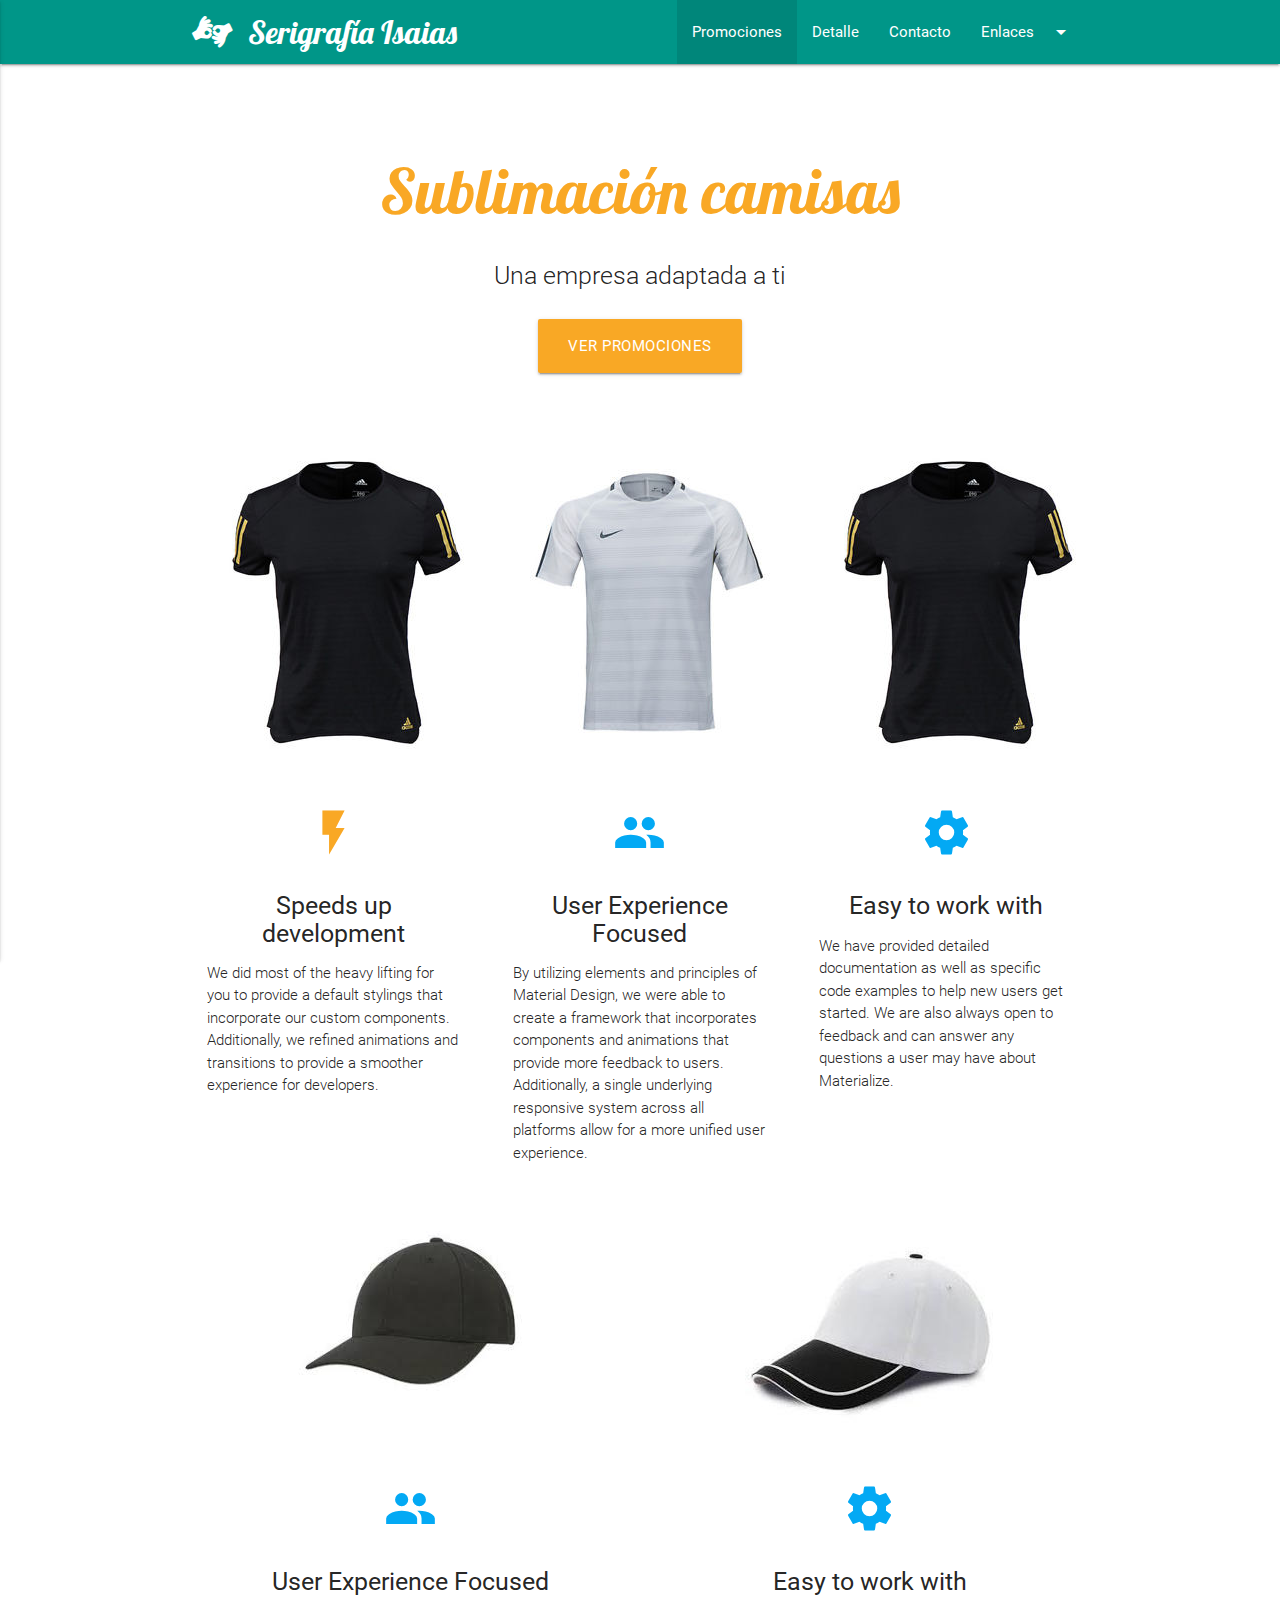
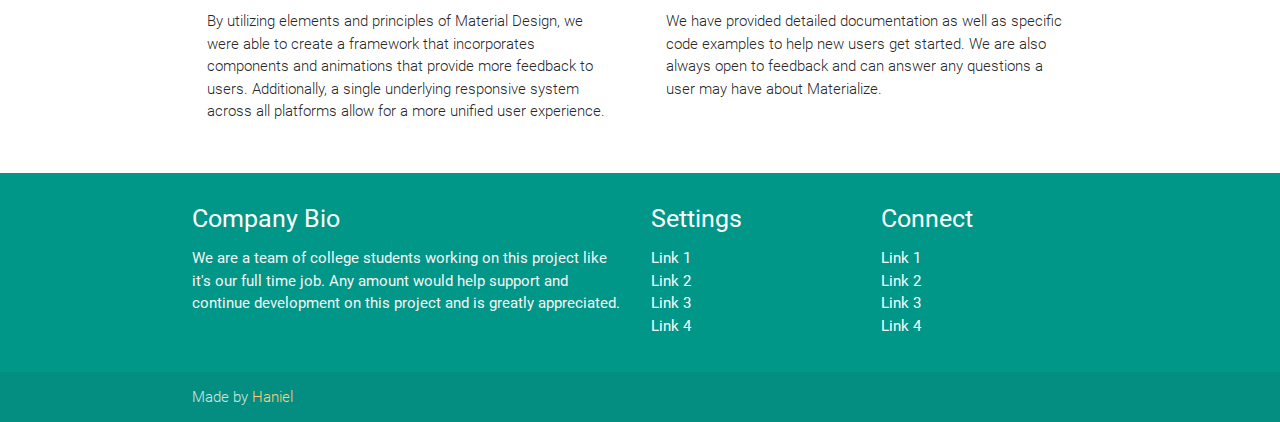
==== index.html @ d47c5d29 "Deleting old files" ====
<!DOCTYPE html>
<html lang="en">
<head>
  <meta http-equiv="Content-Type" content="text/html; charset=UTF-8"/>
  <meta name="viewport" content="width=device-width, initial-scale=1, maximum-scale=1.0"/>
  <title>Sublimación</title>

  <!-- CSS  -->
  <link href="https://fonts.googleapis.com/icon?family=Material+Icons" rel="stylesheet">
  <link href="https://fonts.googleapis.com/css?family=Lobster" rel="stylesheet">
  <link href="../css/materialize.css" type="text/css" rel="stylesheet" media="screen,projection"/>
  <link href="../css/style.css" type="text/css" rel="stylesheet" media="screen,projection"/>
  <link rel="stylesheet" href="../css/font-awesome.min.css">
  <link rel="stylesheet" href="../css/palette.css">
</head>
<body>
  <ul id="dropdown1" class="dropdown-content">
  <li><a href="detalle.html">Detalles</a></li>
    <li class="divider"></li>
  <li><a href="acerca.html">Acerca de</a></li>
  <li class="divider"></li>
  <li><a href="galeria.html">Galería</a></li>
</ul>
  <nav class="default-primary-color" role="navigation">
    <div class="nav-wrapper container">

      <a href="index.html" class="brand-logo title-nav"><i class="fa fa-american-sign-language-interpreting" aria-hidden="true"></i>Serigrafía Isaias</a>

      <ul class="right hide-on-med-and-down">
        <li class="active"><a href="promociones.html">Promociones</a></li>
        <li><a href="detalle.html">Detalle</a></li>
        <li><a href="contacto.html">Contacto</a></li>
        <li><a class="dropdown-button" href="#!" data-activates="dropdown1">Enlaces<i class="material-icons right">arrow_drop_down</i></a></li>
      </ul>

      <ul id="nav-mobile" class="side-nav">
        <li><a href="#">Promociones</a></li>

      </ul>
      <a href="#" data-activates="nav-mobile" class="button-collapse"><i class="material-icons">menu</i></a>

    </div>
  </nav>
  <div class="section no-pad-bot" id="index-banner">
    <div class="container">
      <br><br>
      <h1 class="header center third-text-color title-nav">Sublimación camisas</h1>
      <div class="row center">
        <h5 class="header col s12 light">Una empresa adaptada a ti</h5>
      </div>
      <div class="row center">
        <a class="btn btn-large waves-effect yellow darken-3" href="promociones.html">Ver promociones</a>
      </div>
      <br><br>

    </div>
  </div>


  <div class="container">
    <div class="section">
      <!--   Icon Section   -->
      <div class="row">
        <div class="col s12 m4 center img-placeholder">          
          <a href="detalle.html" class="blue-grey btn-large waves-effect btn-product">Ver</a>
          <img src="img/blackShirt.jpg">
        </div>

        <div class="col s12 m4 center img-placeholder">
          <a href="detalle.html" class="blue-grey  btn-large waves-effect btn-product">Ver</a>
          <img src="img/whiteShirt.jpg">
        </div>

        <div class="col s12 m4 center img-placeholder">
          <a href="detalle.html" class="blue-grey  btn-large waves-effect btn-product">Ver</a>
          <img src="img/blackShirt.jpg">
        </div>
      </div>

      <!--   Icon Section   -->
      <div class="row">
        <div class="col s12 m4">
          <div class="icon-block">
            <h2 class="center third-text-color"><i class="material-icons">flash_on</i></h2>
            <h5 class="center">Speeds up development</h5>

            <p class="light">We did most of the heavy lifting for you to provide a default stylings that incorporate our custom components. Additionally, we refined animations and transitions to provide a smoother experience for developers.</p>
          </div>
        </div>

        <div class="col s12 m4">
          <div class="icon-block">
            <h2 class="center light-blue-text"><i class="material-icons">group</i></h2>
            <h5 class="center">User Experience Focused</h5>

            <p class="light">By utilizing elements and principles of Material Design, we were able to create a framework that incorporates components and animations that provide more feedback to users. Additionally, a single underlying responsive system across all platforms allow for a more unified user experience.</p>
          </div>
        </div>

        <div class="col s12 m4">
          <div class="icon-block">
            <h2 class="center light-blue-text"><i class="material-icons">settings</i></h2>
            <h5 class="center">Easy to work with</h5>

            <p class="light">We have provided detailed documentation as well as specific code examples to help new users get started. We are also always open to feedback and can answer any questions a user may have about Materialize.</p>
          </div>
        </div>
      </div>
      <div class="row">
        <div class="col s12 m6 center img-placeholder">
          <a href="detalle.html" class="blue-grey  btn-large waves-effect btn-product">Ver</a>
          <img src="img/redCap.jpg">
        </div>

        <div class="col s12 m6 center img-placeholder">
          <a href="detalle.html" class="blue-grey  btn-large waves-effect btn-product">Ver</a>
          <img src="img/blackCap.jpg">
        </div>


        <div class="col s12 m6">
          <div class="icon-block">
            <h2 class="center light-blue-text"><i class="material-icons">group</i></h2>
            <h5 class="center">User Experience Focused</h5>

            <p class="light">By utilizing elements and principles of Material Design, we were able to create a framework that incorporates components and animations that provide more feedback to users. Additionally, a single underlying responsive system across all platforms allow for a more unified user experience.</p>
          </div>
        </div>

        <div class="col s12 m6">
          <div class="icon-block">
            <h2 class="center light-blue-text"><i class="material-icons">settings</i></h2>
            <h5 class="center">Easy to work with</h5>

            <p class="light">We have provided detailed documentation as well as specific code examples to help new users get started. We are also always open to feedback and can answer any questions a user may have about Materialize.</p>
          </div>
        </div>
      </div>
 </div>
  </div>

  <footer class="page-footer default-primary-color">
    <div class="container">
      <div class="row">
        <div class="col l6 s12">
          <h5 class="white-text">Company Bio</h5>
          <p class="grey-text text-lighten-4">We are a team of college students working on this project like it's our full time job. Any amount would help support and continue development on this project and is greatly appreciated.</p>


        </div>
        <div class="col l3 s12">
          <h5 class="white-text">Settings</h5>
          <ul>
            <li><a class="white-text" href="#!">Link 1</a></li>
            <li><a class="white-text" href="#!">Link 2</a></li>
            <li><a class="white-text" href="#!">Link 3</a></li>
            <li><a class="white-text" href="#!">Link 4</a></li>
          </ul>
        </div>
        <div class="col l3 s12">
          <h5 class="white-text">Connect</h5>
          <ul>
            <li><a class="white-text" href="#!">Link 1</a></li>
            <li><a class="white-text" href="#!">Link 2</a></li>
            <li><a class="white-text" href="#!">Link 3</a></li>
            <li><a class="white-text" href="#!">Link 4</a></li>
          </ul>
        </div>
      </div>
    </div>
    <div class="footer-copyright">
      <div class="container">
      Made by <a class="orange-text text-lighten-3" href="http://materializecss.com">Haniel</a>
      </div>
    </div>
  </footer>


  <!--  Scripts-->
  <script src="https://code.jquery.com/jquery-2.1.1.min.js"></script>
  <script src="js/materialize.js"></script>
  <script src="js/init.js"></script>

  </body>
</html>
---- css/style.css ----
/* Custom Stylesheet */
/**
 * Use this file to override Materialize files so you can update
 * the core Materialize files in the future
 *
 * Made By MaterializeCSS.com
 */

.icon-block {
  padding: 0 15px;
}
.icon-block .material-icons {
	font-size: inherit;
}
.border-bottom{
	border-bottom: solid 0.9px 5px #00838f;
}
.card-image{
	height: 18em;
	margin-top: 3em;
	width: 13em;
}
.contact-square{
	background-color: #f5f5f5;
	border: 1px solid #e0e0e0;
	border-radius: 8px;
	margin-bottom: 2em; 
	padding-left: 2em;
	padding-right: 2em;
	padding-bottom: 2em;
	transition:2s ease; 


}
.contact-square:hover{
	background-color:#eeeeee !important;
	transition: 2s ease;
	-webkit-transition: 2s ease;
}

.btn-product{
	margin-top: 7em;
	margin-left: 7.2em;
	opacity: 0;
  	position: absolute;
  	transition: background-color 1s ease,opacity .35s ease;
}

.btn-product:hover{
	background-color: #0277bd !important;
	transition: background-color 1s ease;
}

.img-placeholder img{
	position: relative;
	opacity: 1;
	transition: opacity .35s ease;
}
.img-placeholder:hover img{
	opacity: 0.8 ;
}
.img-placeholder:hover .btn-product{
	opacity: 1;
	transition: opacity .35s ease, background-color 1s ease;
}

/* shadows */
.shadow-box{
	box-shadow:0px 1px 9px #888888;
}
.shadow-box-bottom{
	box-shadow:0px 1px 1px #888888;
}

/* Extending palette */
.third-text-color{color: #f9a825}
.third-color{background-color: #E1A438}

/*Image sizes*/
.detail-image{
	height: 32rem;
	margin-top: 2em; 
	width: : 32rem;
}

/*Text*/
.justify{
	text-align: justify;
}
.text-shadow{
	text-shadow: 1px 0.5px #757575;
}
.title-nav{
	font-family: 'Lobster', cursive;
}
---- css/palette.css ----
/* Palette generated by Material Palette - materialpalette.com/teal/light-blue */

.dark-primary-color    { background: #2F5795; }
.default-primary-color { background: #009688; }
.light-primary-color   { background: #B2DFDB; }
.text-primary-color    { color: #FFFFFF; }
.accent-color          { background: #03A9F4; }
.primary-text-color    { color: #212121; }
.secondary-text-color  { color: #757575; }
.divider-color         { border-color: #BDBDBD; }
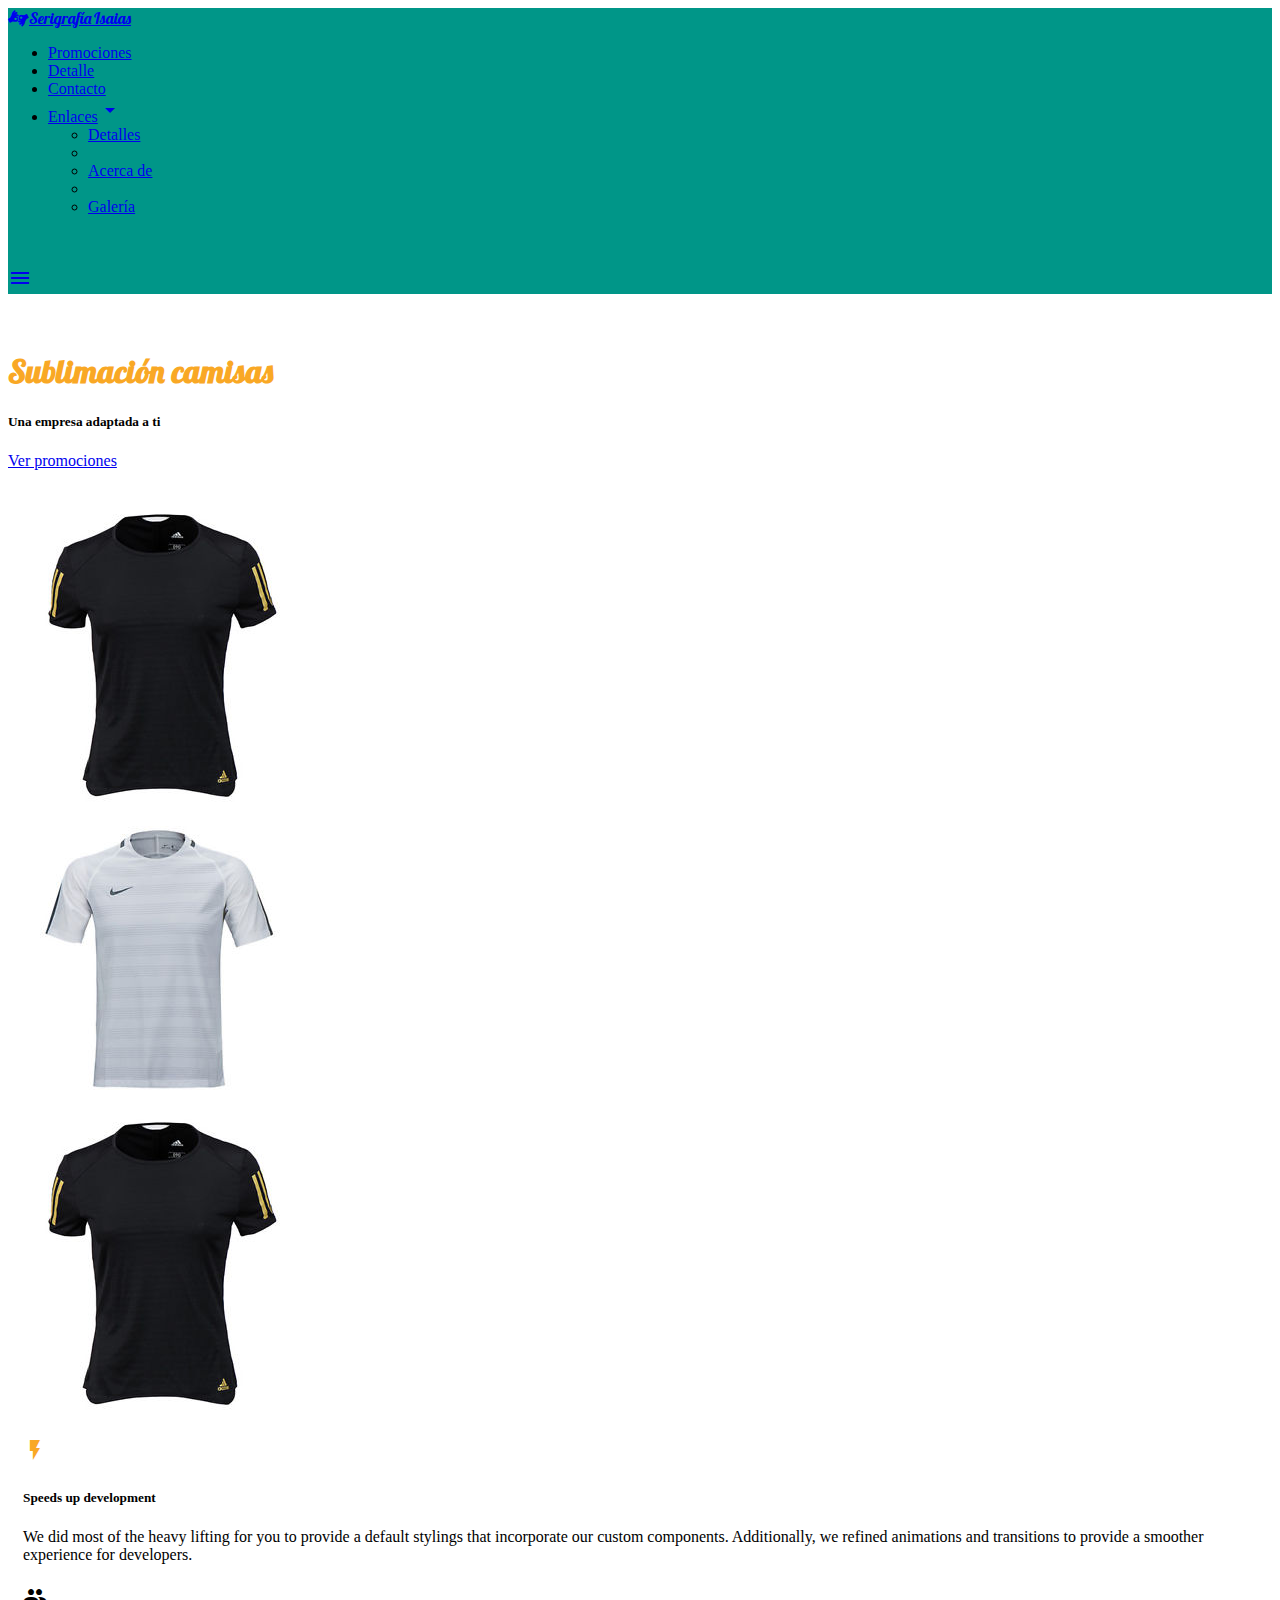
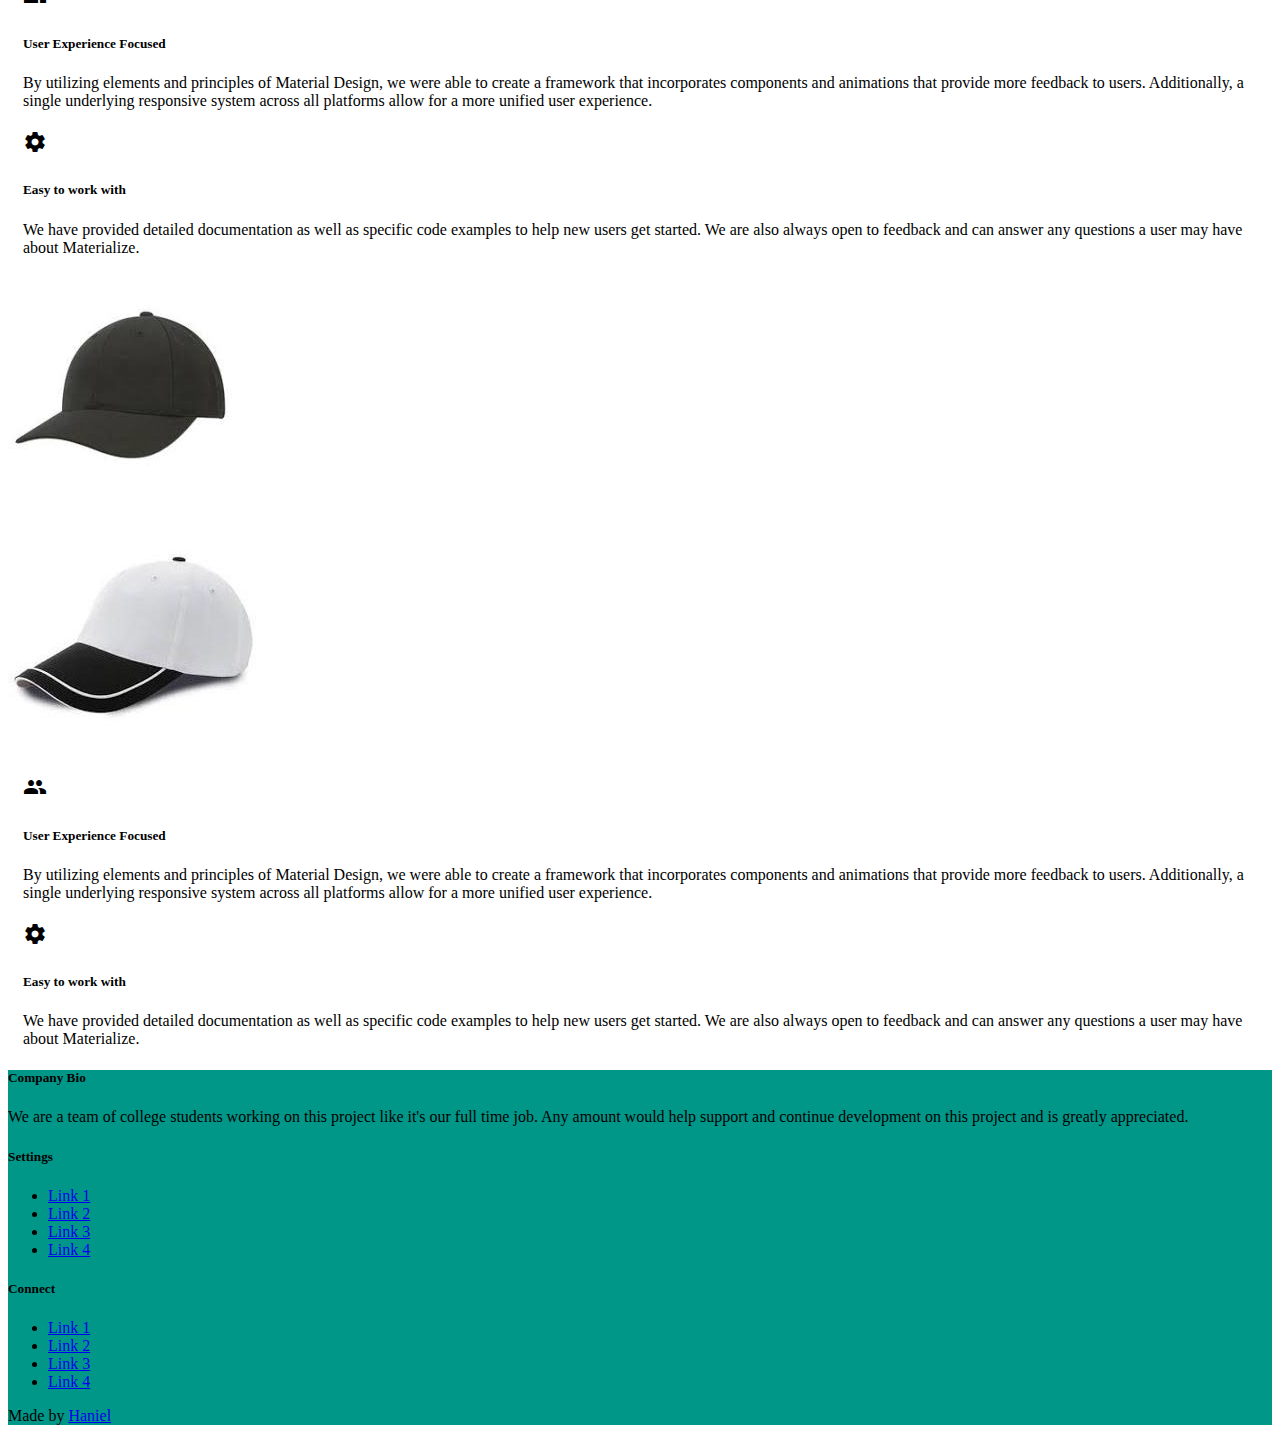
==== commit 00361e9b: "Testing url" ====
--- a/index.html
+++ b/index.html
@@ -8,7 +8,7 @@
   <!-- CSS  -->
   <link href="https://fonts.googleapis.com/icon?family=Material+Icons" rel="stylesheet">
   <link href="https://fonts.googleapis.com/css?family=Lobster" rel="stylesheet">
-  <link href="../css/materialize.css" type="text/css" rel="stylesheet" media="screen,projection"/>
+  <link href="https://github.com/georgeconter/shirts/tree/master/css/materialize.css" type="text/css" rel="stylesheet" media="screen,projection"/>
   <link href="../css/style.css" type="text/css" rel="stylesheet" media="screen,projection"/>
   <link rel="stylesheet" href="../css/font-awesome.min.css">
   <link rel="stylesheet" href="../css/palette.css">
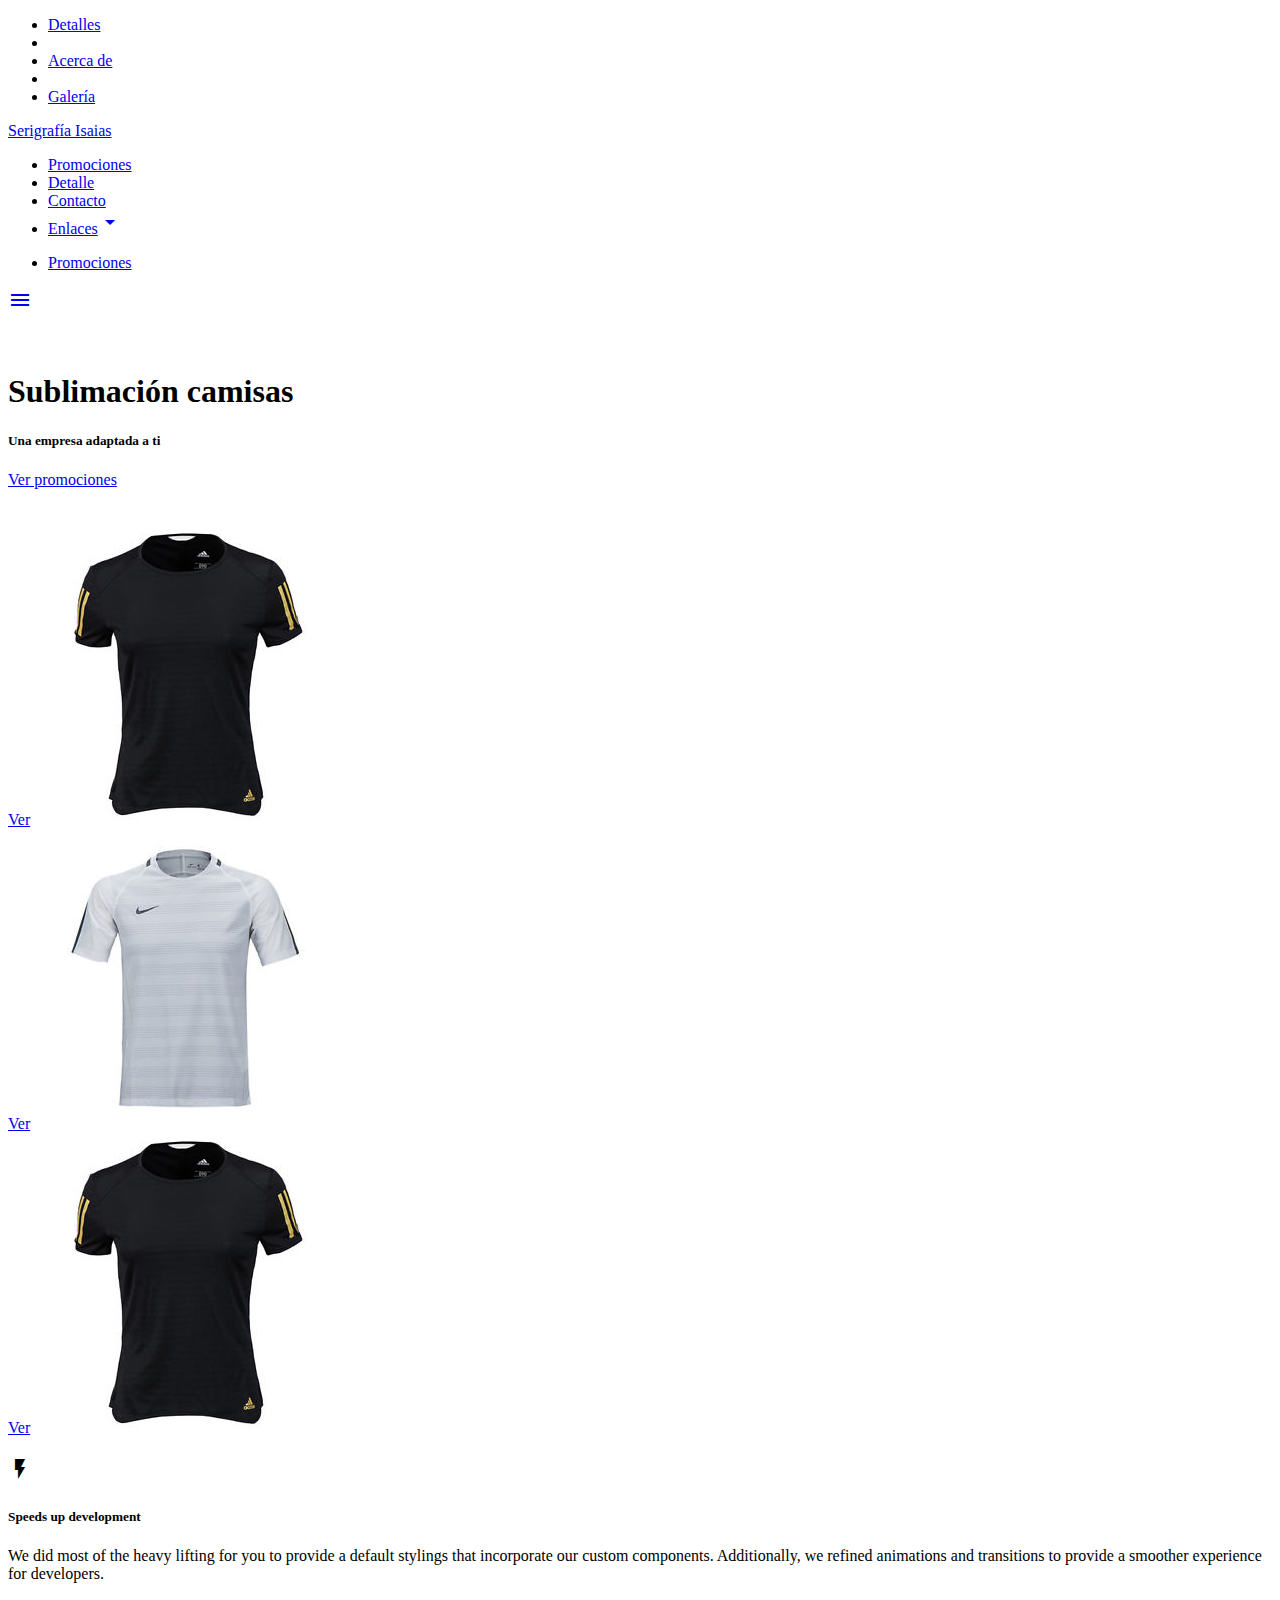
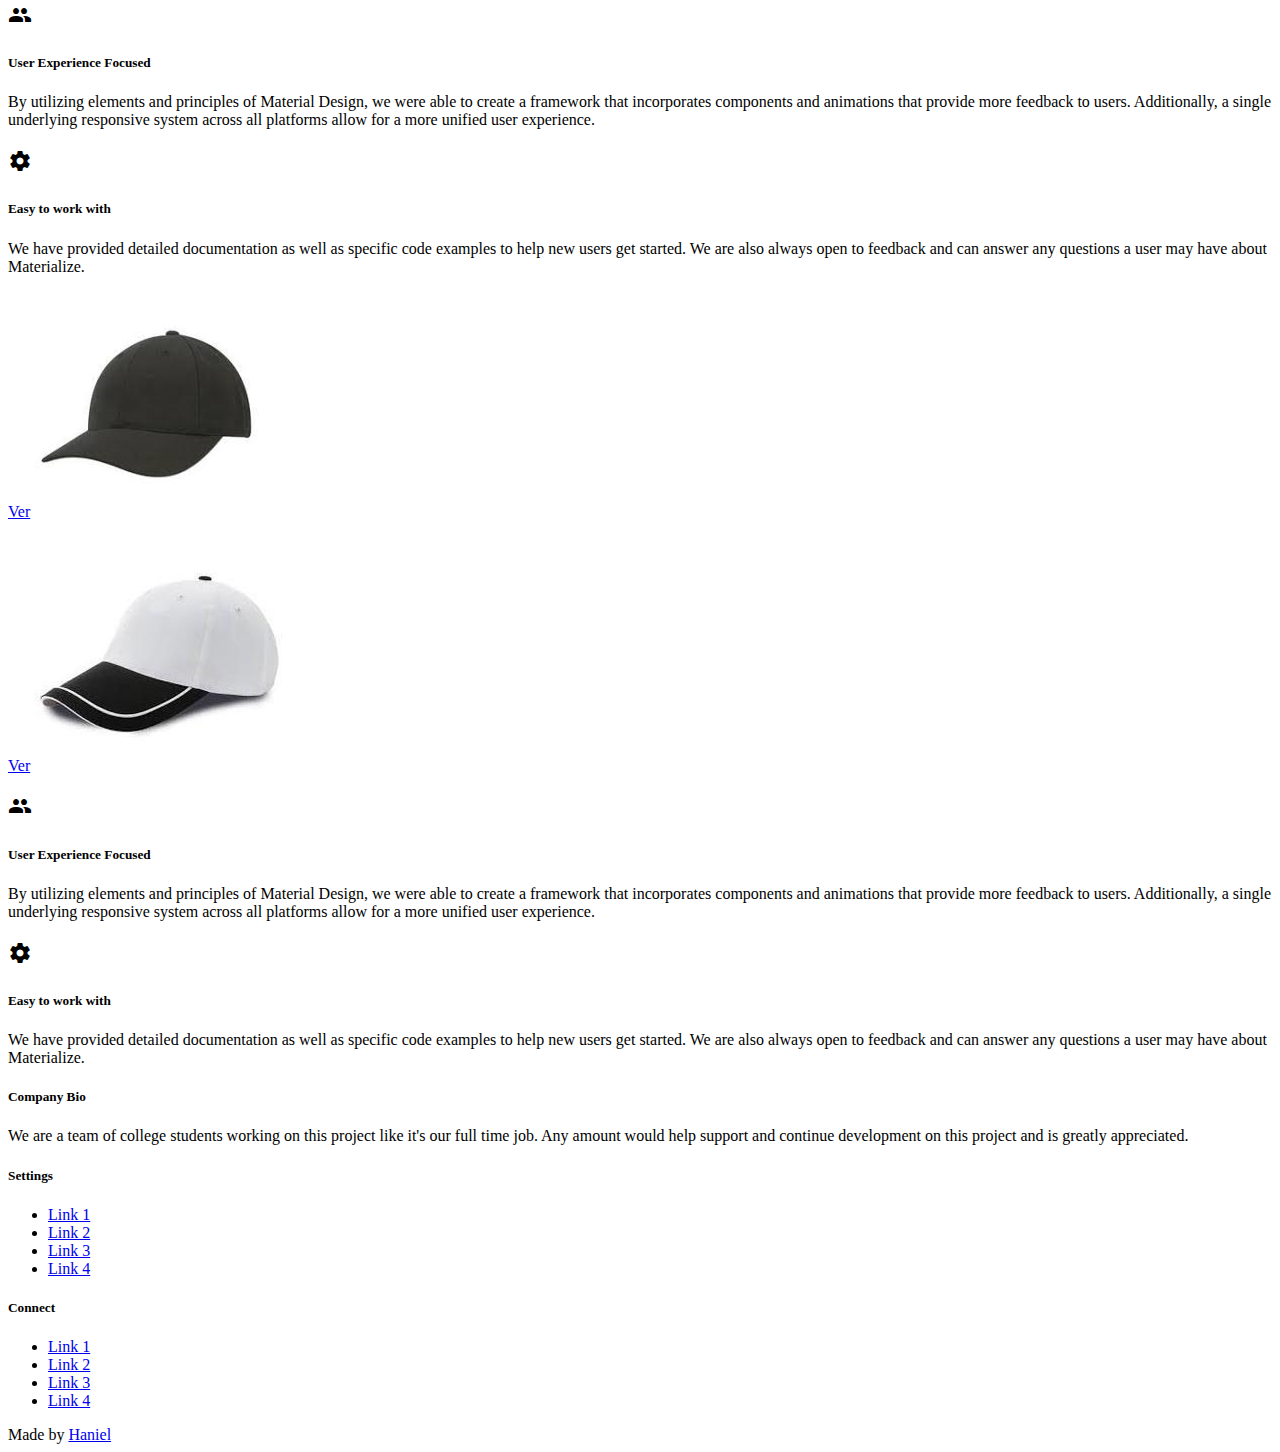
==== commit eef6e1cf: "Changing routes on index" ====
--- a/index.html
+++ b/index.html
@@ -9,9 +9,9 @@
   <link href="https://fonts.googleapis.com/icon?family=Material+Icons" rel="stylesheet">
   <link href="https://fonts.googleapis.com/css?family=Lobster" rel="stylesheet">
   <link href="https://github.com/georgeconter/shirts/tree/master/css/materialize.css" type="text/css" rel="stylesheet" media="screen,projection"/>
-  <link href="../css/style.css" type="text/css" rel="stylesheet" media="screen,projection"/>
-  <link rel="stylesheet" href="../css/font-awesome.min.css">
-  <link rel="stylesheet" href="../css/palette.css">
+  <link href="https://github.com/georgeconter/shirts/tree/master/css/style.css" type="text/css" rel="stylesheet" media="screen,projection"/>
+  <link rel="stylesheet" href="https://github.com/georgeconter/shirts/tree/master/css/font-awesome.min.css">
+  <link rel="stylesheet" href="https://github.com/georgeconter/shirts/tree/master/css/css/palette.css">
 </head>
 <body>
   <ul id="dropdown1" class="dropdown-content">
@@ -178,8 +178,8 @@
 
   <!--  Scripts-->
   <script src="https://code.jquery.com/jquery-2.1.1.min.js"></script>
-  <script src="js/materialize.js"></script>
-  <script src="js/init.js"></script>
+  <script src="https://github.com/georgeconter/shirts/tree/master/js/materialize.js"></script>
+  <script src="https://github.com/georgeconter/shirts/tree/master/js/init.js"></script>
 
   </body>
 </html>
